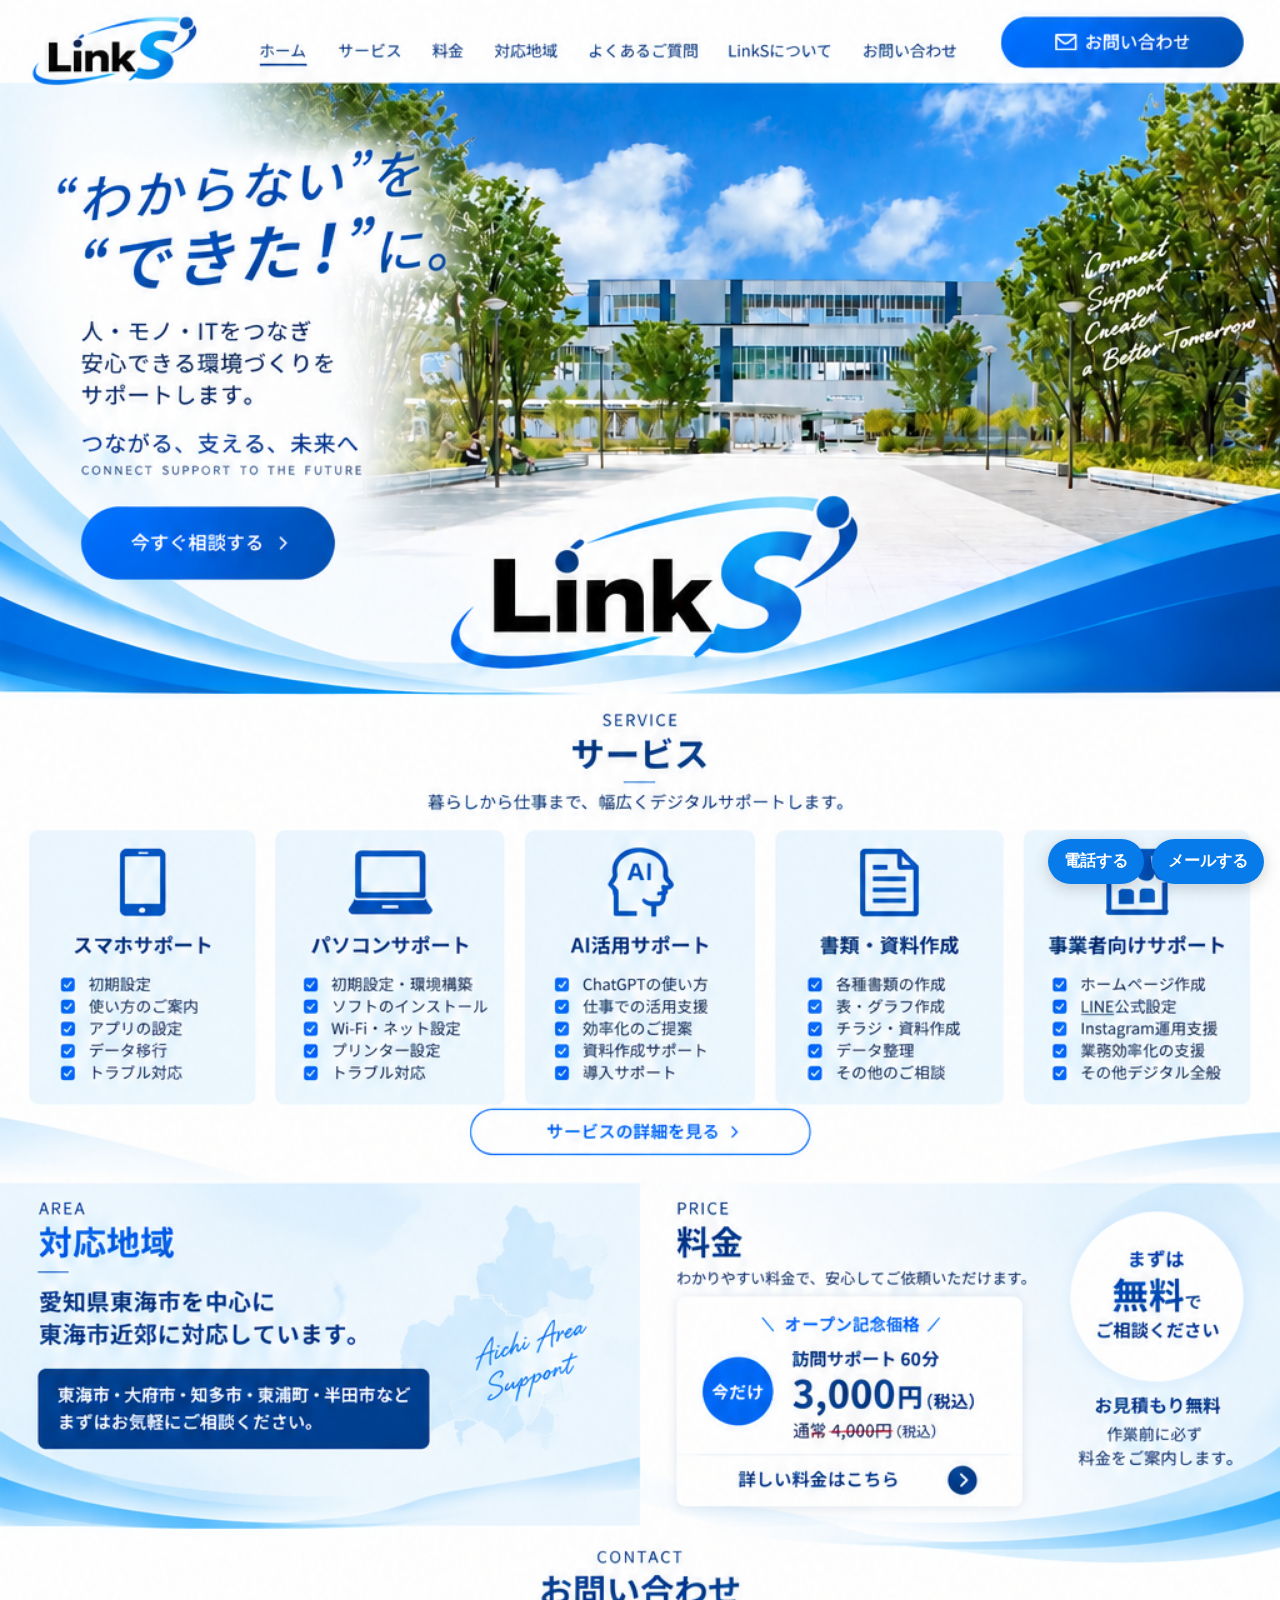
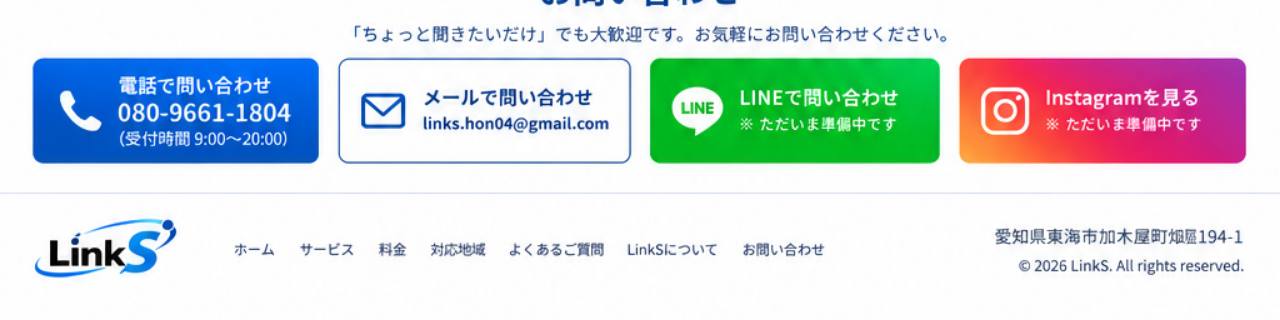
==== index.html @ e83b2e03 "Add files via upload" ====
<!doctype html>
<html lang="ja">
<head>
<meta charset="utf-8">
<meta name="viewport" content="width=device-width, initial-scale=1">
<title>LinkS｜つながる、支える、未来へ</title>
<meta name="description" content="LinkS｜暮らしと仕事のデジタルサポート。スマホ・パソコン・AIまで、デジタルの困ったをサポートします。">
<style>
  * { box-sizing: border-box; }
  html, body { margin:0; padding:0; background:#fff; }
  body { text-align:center; font-family:-apple-system,BlinkMacSystemFont,"Hiragino Sans","Yu Gothic",sans-serif; }
  .page { width:100%; overflow:hidden; }
  .page img { display:block; width:100%; height:auto; }
  .actions {
    position:fixed; right:16px; bottom:16px; z-index:10;
    display:flex; gap:8px; flex-wrap:wrap; justify-content:flex-end;
  }
  .actions a {
    display:inline-flex; align-items:center; justify-content:center;
    padding:12px 16px; border-radius:999px;
    color:#fff; background:#087bea; text-decoration:none;
    font-weight:700; box-shadow:0 4px 16px rgba(0,0,0,.18);
  }
  @media (max-width:600px) {
    .actions { left:12px; right:12px; bottom:12px; }
    .actions a { flex:1; font-size:14px; padding:11px 10px; }
  }
</style>
</head>
<body>
  <main class="page">
    <img src="[data-uri]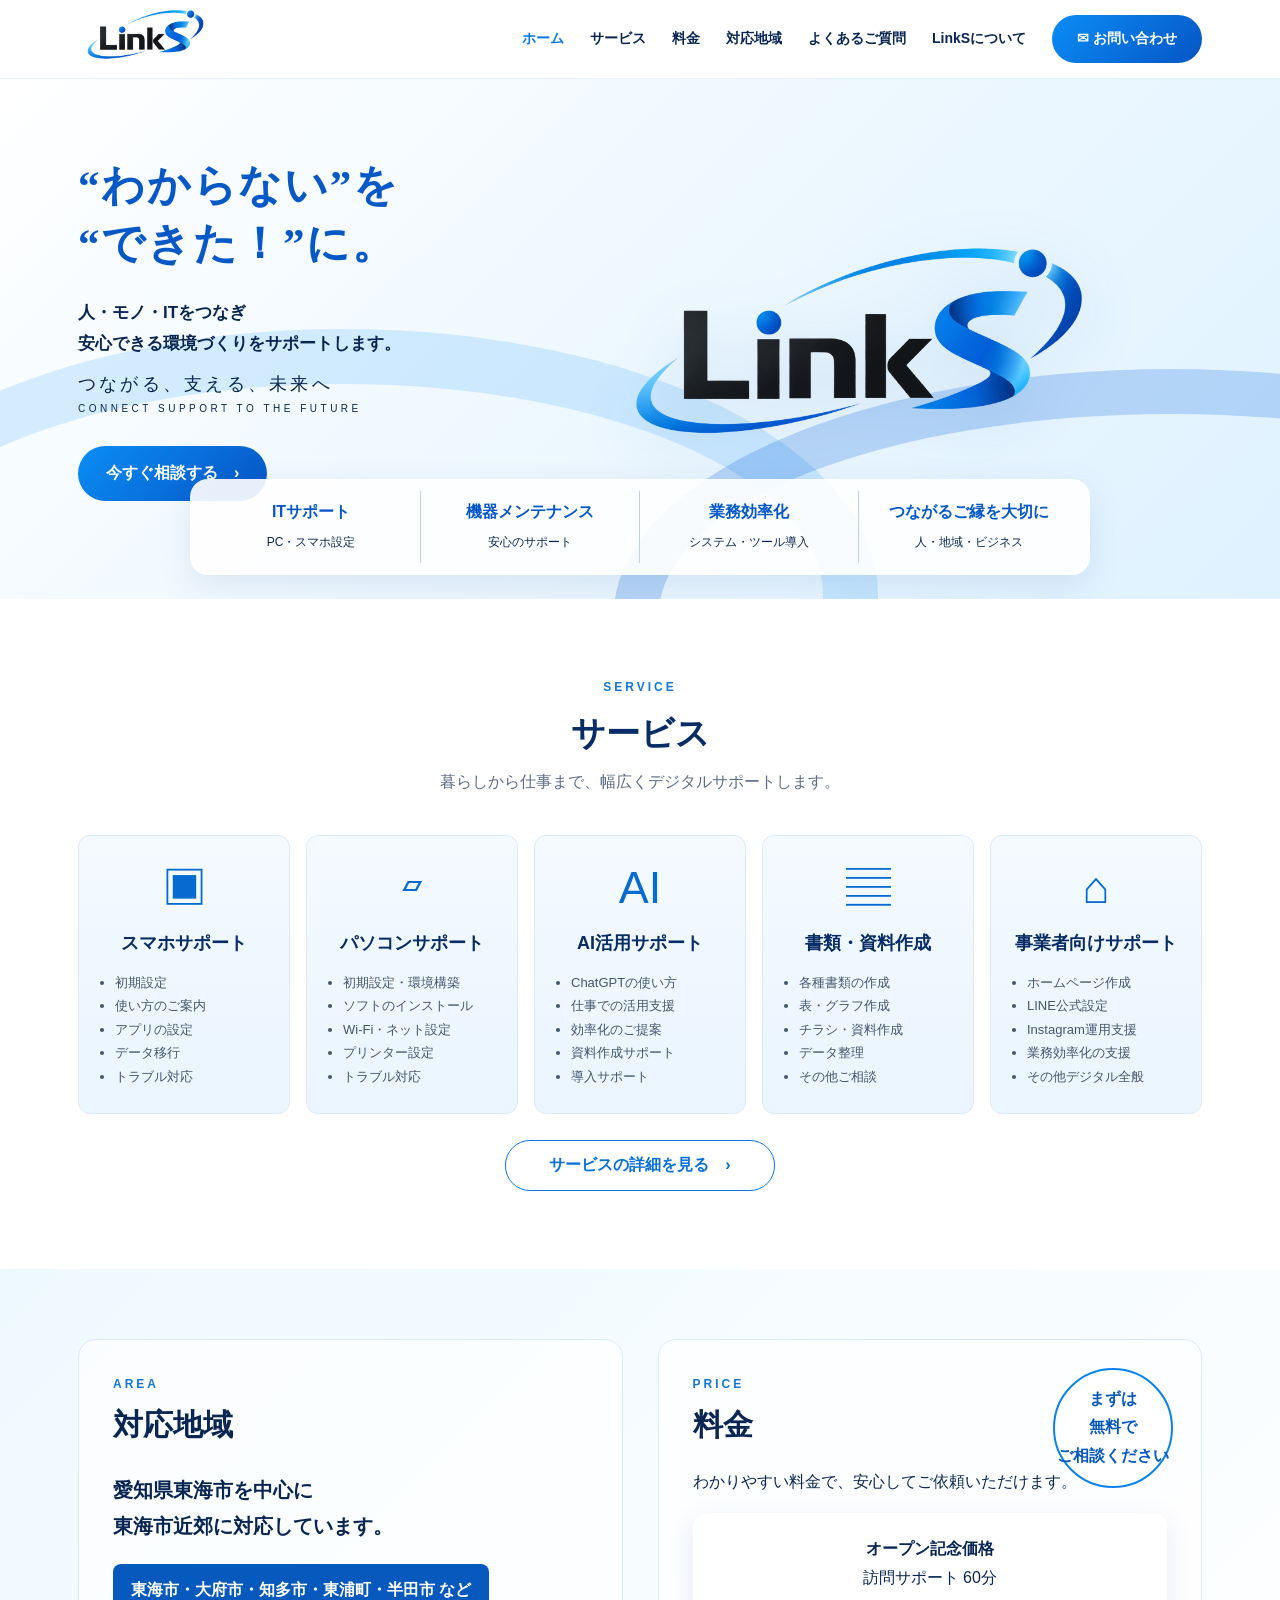
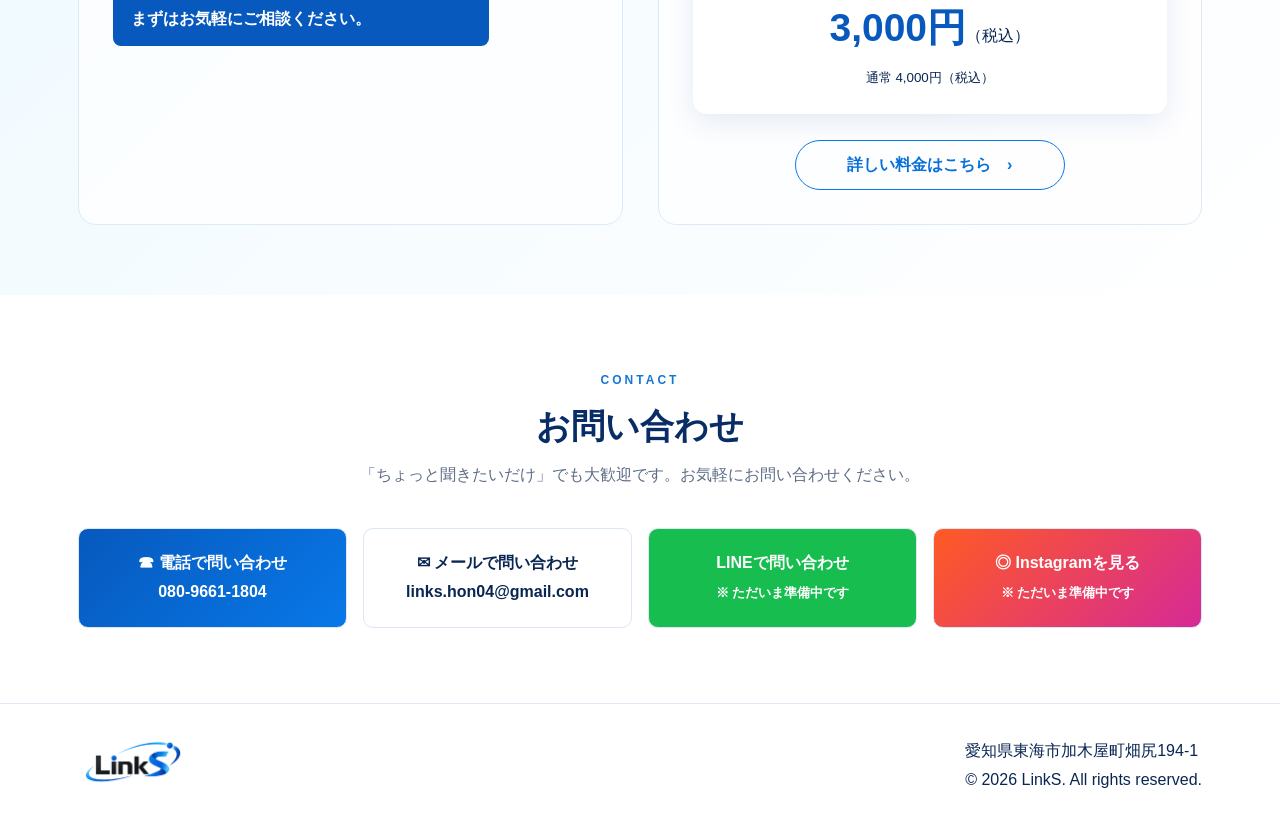
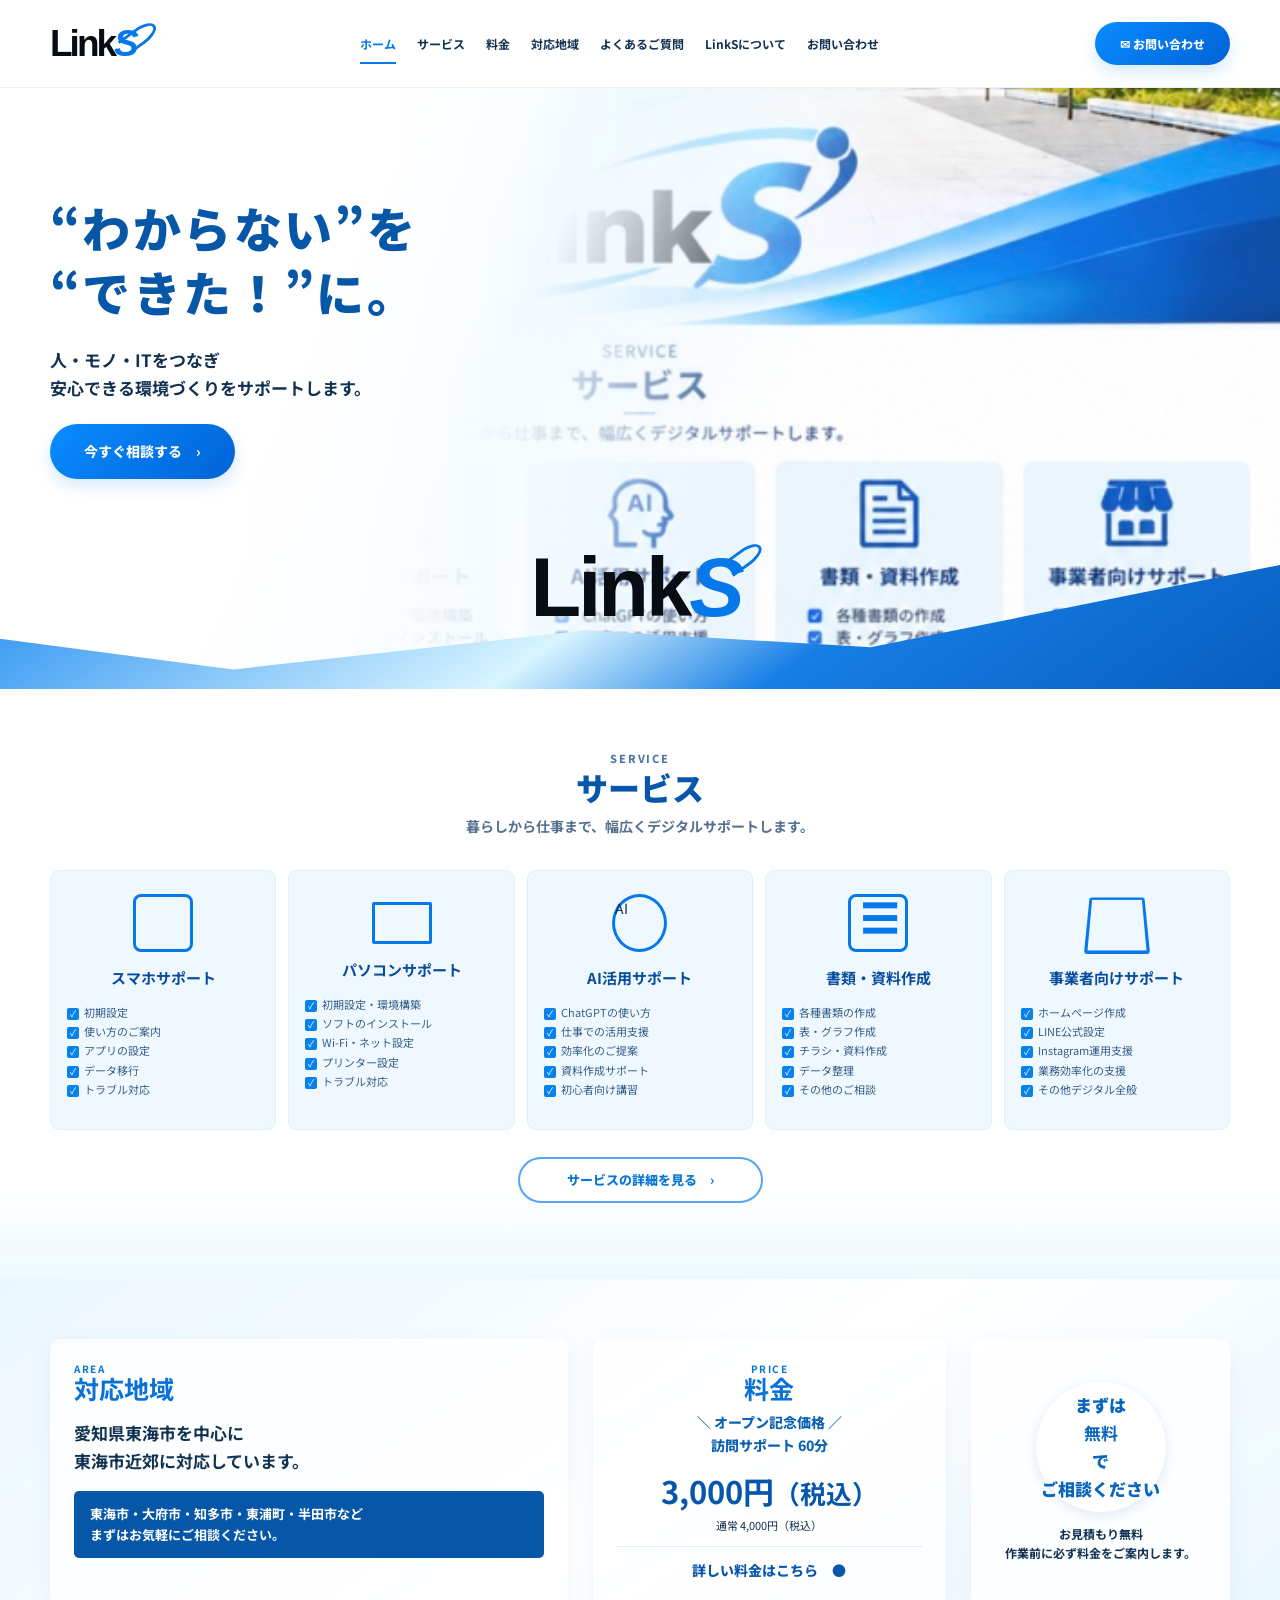
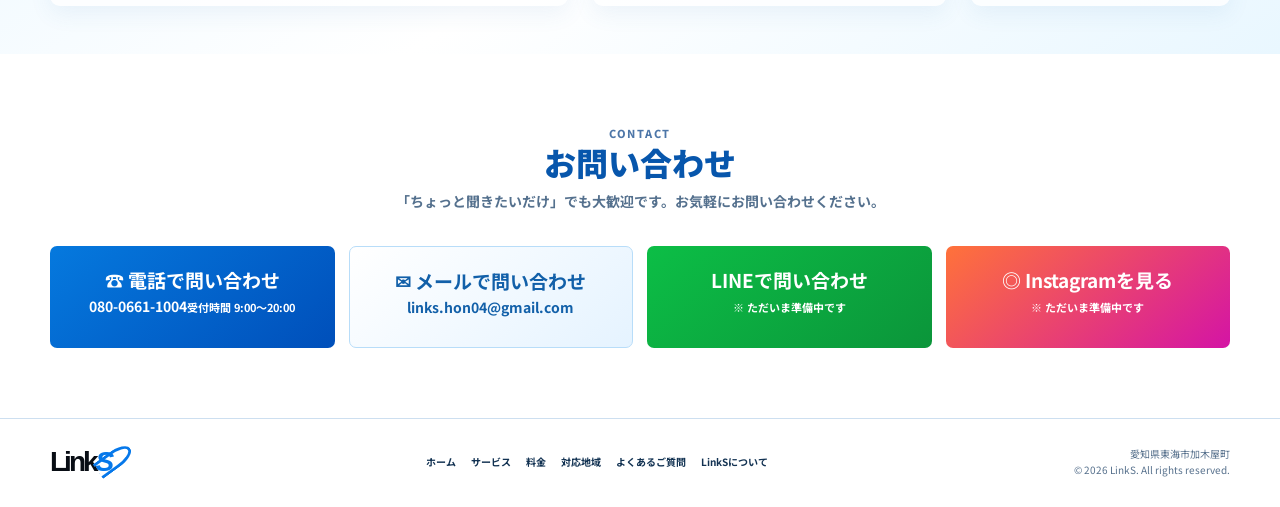
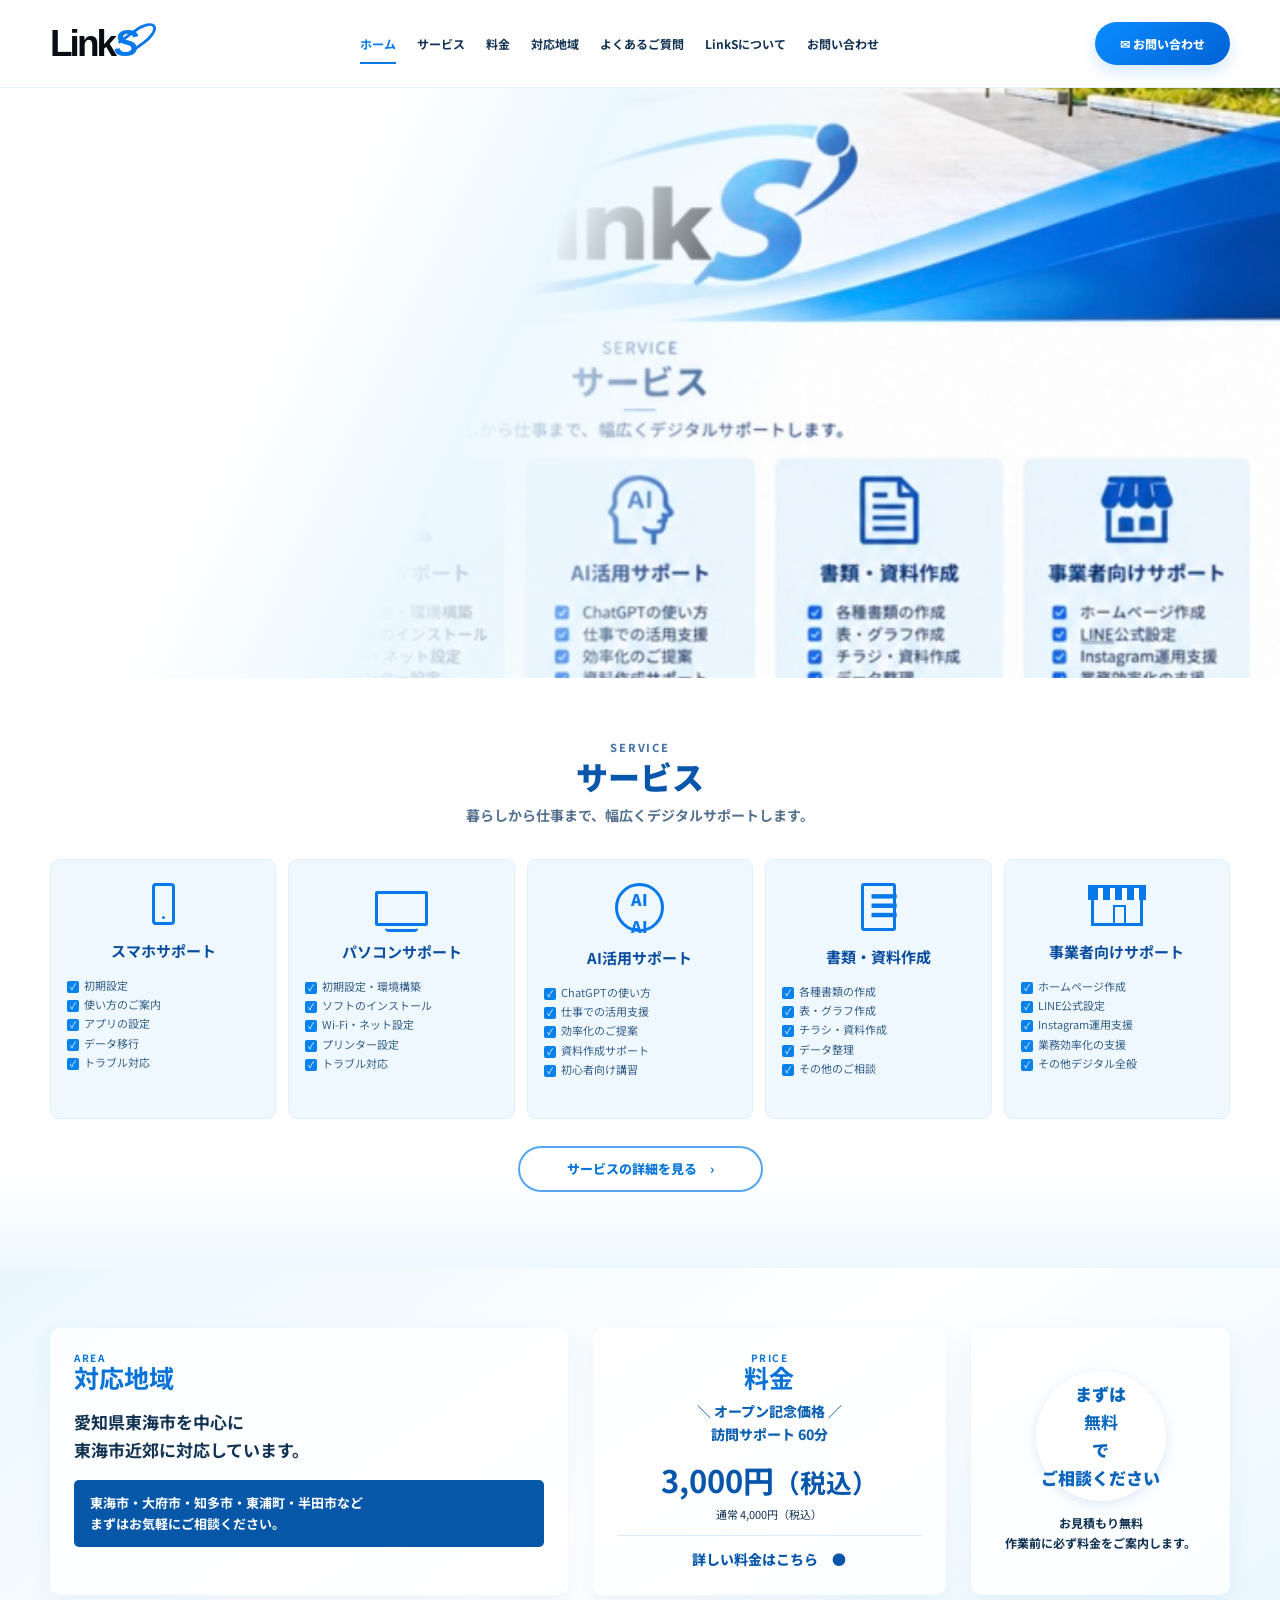
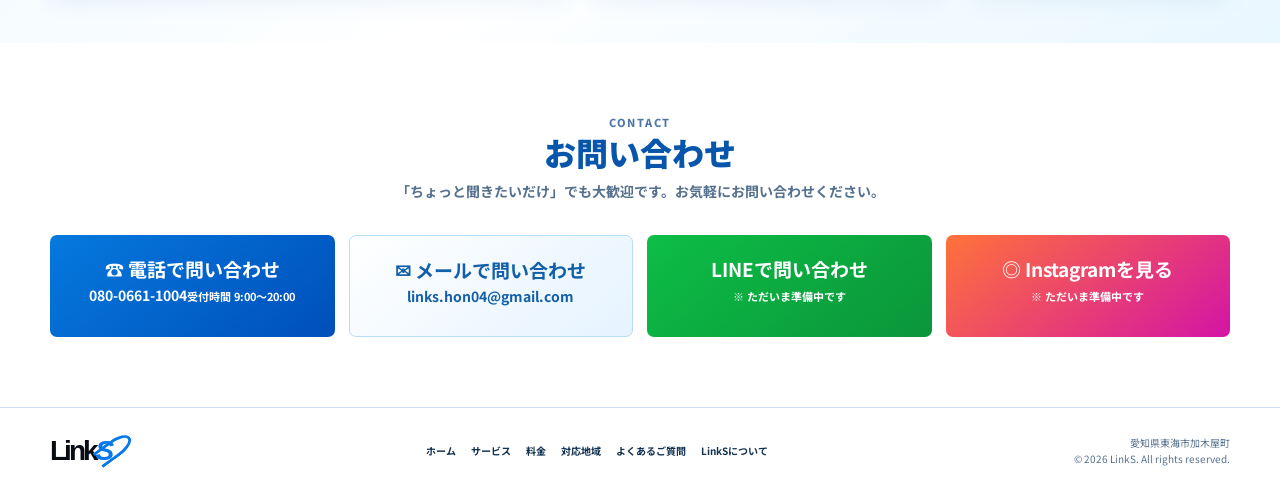
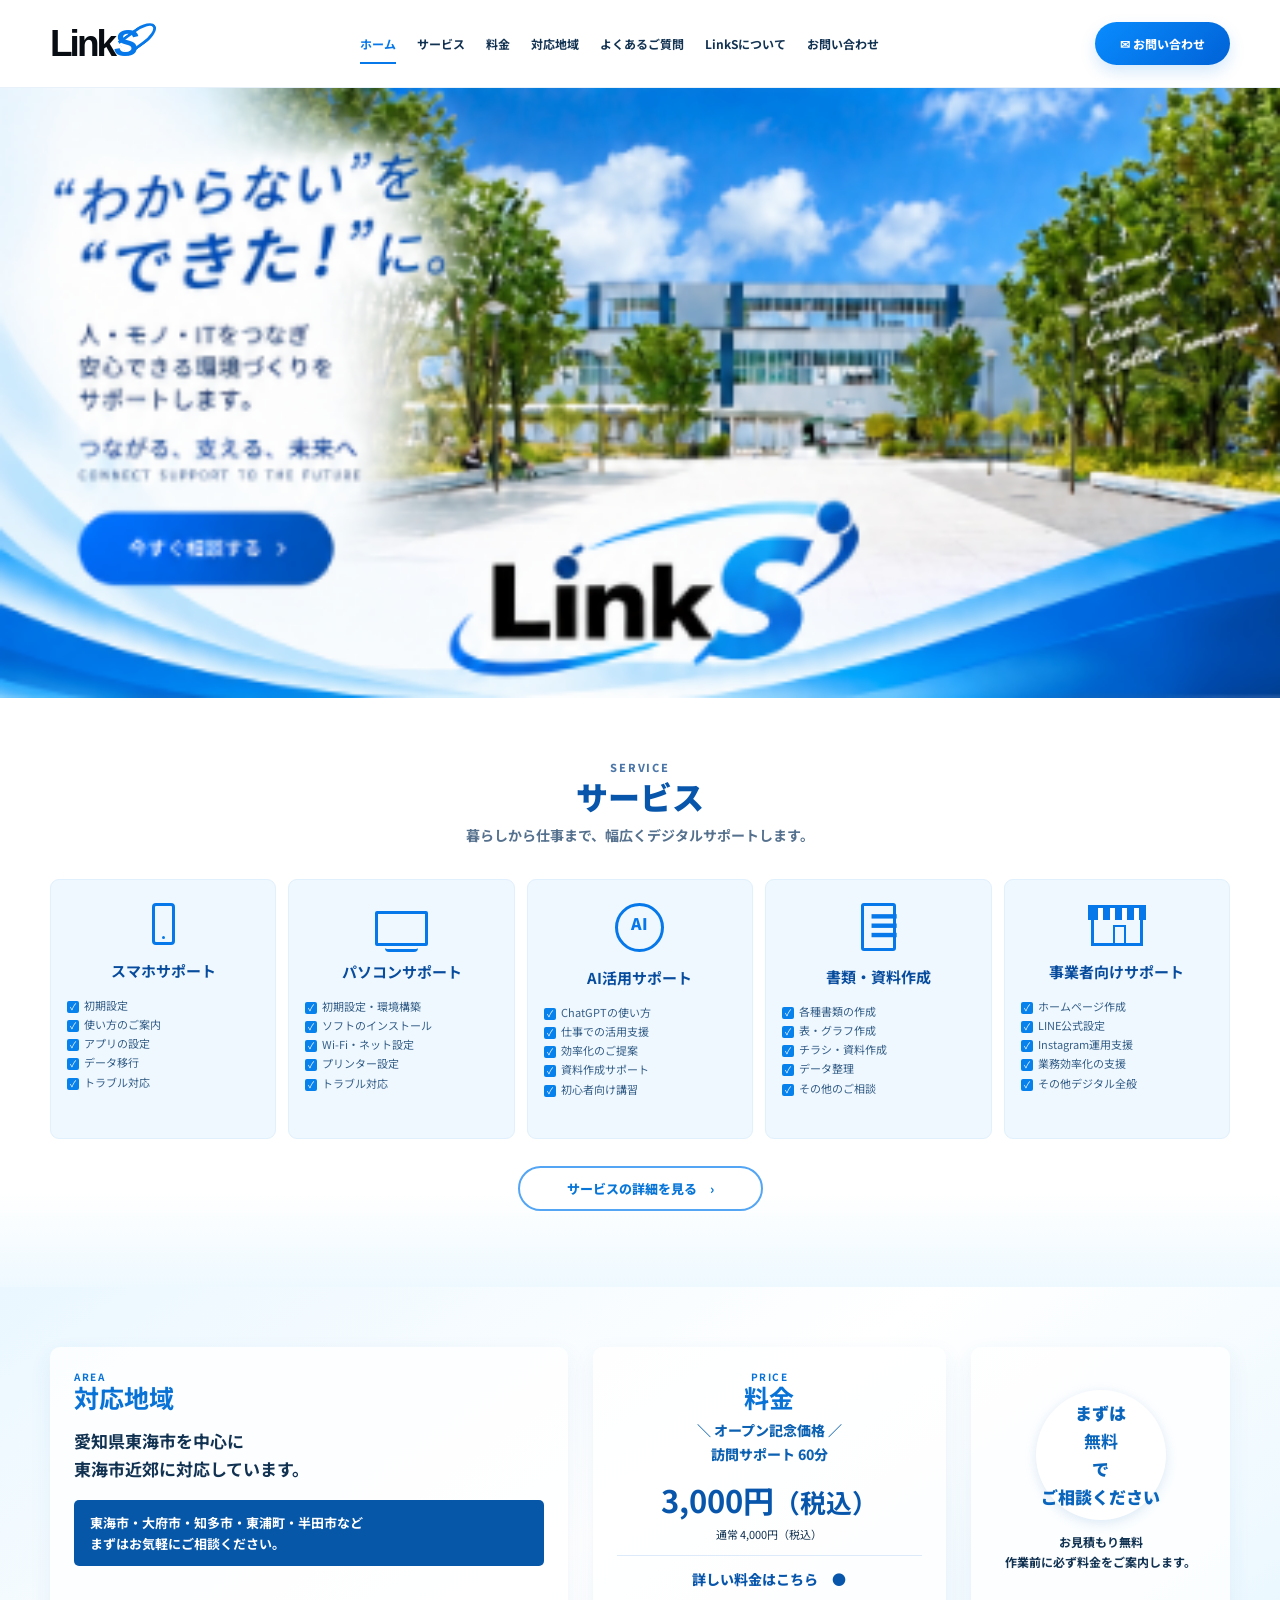
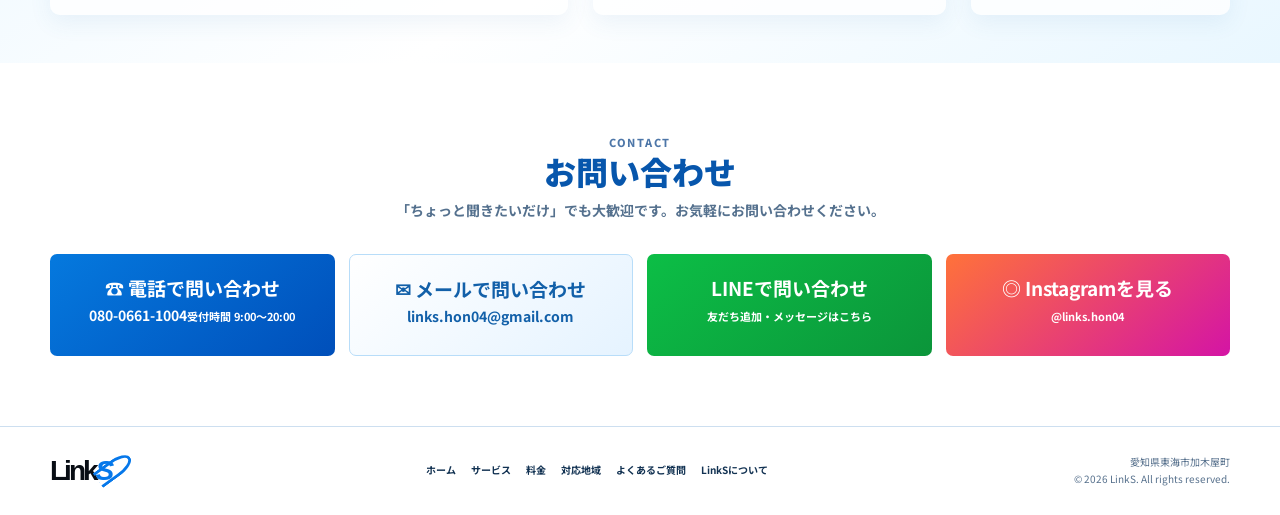
